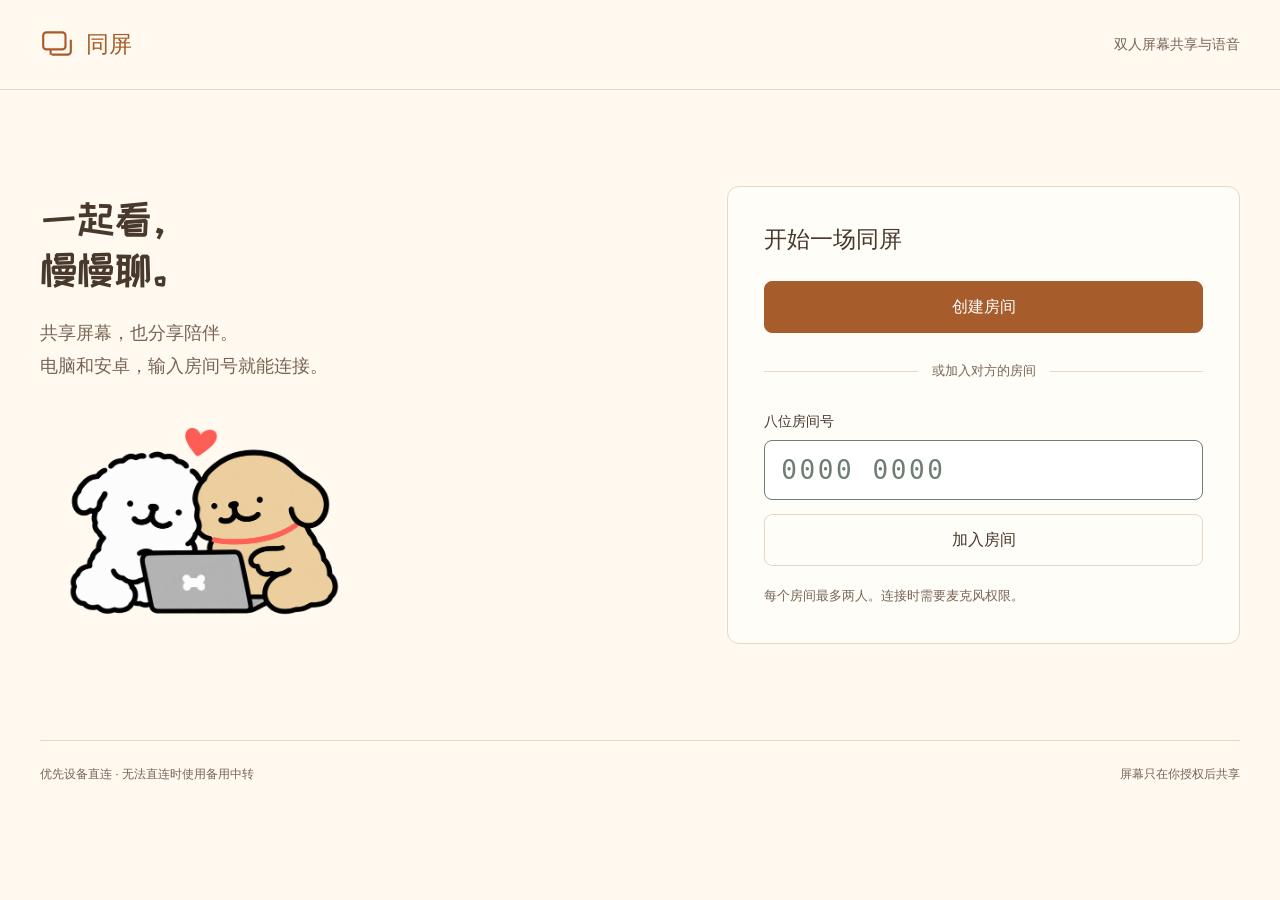
==== web/index.html @ f3f1e5de "Initial release: Screen Companion v0.3.0" ====
<!doctype html>
<html lang="zh-CN">
<head><meta charset="utf-8"><meta name="viewport" content="width=device-width,initial-scale=1"><meta name="theme-color" content="#fff9f0"><title>同屏 · 屏幕共享与语音</title><link rel="stylesheet" href="style.css"></head>
<body>
<header><a class="brand" href="./" aria-label="同屏首页"><svg viewBox="0 0 32 32" aria-hidden="true"><rect x="3" y="5" width="21" height="16" rx="3"/><path d="M11 26h15a3 3 0 0 0 3-3V12M10 21v5"/></svg>同屏</a><span id="status" role="status">双人屏幕共享与语音</span></header>
<main>
<div id="message" role="alert" hidden></div>
<section id="home" class="home">
<div class="intro"><h1>一起看，<br>慢慢聊。</h1><p>共享屏幕，也分享陪伴。<br>电脑和安卓，输入房间号就能连接。</p><img class="home-puppies" src="assets/puppies-home.png" alt="小白和小金毛靠在一起看电脑"></div>
<div class="entry"><h2>开始一场同屏</h2><button id="create" class="primary">创建房间</button><div class="separator">或加入对方的房间</div><form id="join-form"><label for="room-input">八位房间号</label><input id="room-input" name="room" inputmode="numeric" autocomplete="off" maxlength="9" placeholder="0000 0000" pattern="[0-9 ]{8,9}" required aria-describedby="join-hint"><button id="join" type="submit">加入房间</button></form><p id="join-hint" class="hint">每个房间最多两人。连接时需要麦克风权限。</p></div>
</section>
<section id="call" hidden>
<div class="room-bar"><div><span class="hint">房间号</span><strong id="room-code"></strong><button id="copy" class="quiet">复制房间号</button></div><span id="network">等待连接</span></div>
<div id="stage" class="stage"><video id="screen" autoplay playsinline muted hidden></video><div id="empty"><img class="waiting-puppies" src="assets/puppies-wait.png" alt="小白牵着小金毛，招呼对方一起同屏"><h2 id="stage-title">等待对方加入</h2><p id="stage-description">把上方房间号告诉对方，即可开始语音。</p></div><div id="screen-label" hidden></div><button id="fullscreen" class="overlay" hidden>全屏查看</button></div>
<audio id="remote-audio" autoplay></audio><button id="play-audio" hidden>点击播放对方声音</button>
<div class="controls"><div class="control-group"><button id="share" class="primary" disabled>共享我的屏幕</button><button id="mute" aria-pressed="false">关闭麦克风</button></div><div class="control-group"><label for="quality">画质</label><select id="quality"><option value="auto">均衡 · 1080p / 30 帧</option><option value="clear">文字 · 1440p / 24 帧</option><option value="smooth">动态 · 1080p / 60 帧</option><option value="uhd">4K · 2160p / 30 帧</option><option value="custom" disabled>自定义</option></select><button id="hangup" class="danger">结束通话</button></div></div>
<details id="quality-details"><summary>精确调整画质</summary>
<form id="quality-form">
<p class="hint">调整自己共享的画面；分辨率、帧率、码率独立设置。按比例适配竖屏，不拉伸或放大低分辨率源。</p>
<div class="quality-fields">
<div><label for="resolution">分辨率快捷选择</label><select id="resolution"><option value="1280,720">720p</option><option value="1920,1080" selected>1080p</option><option value="2560,1440">1440p</option><option value="3840,2160">4K / 2160p</option><option value="custom">自定义尺寸</option></select></div>
<div><label for="long-edge">长边上限（像素）</label><input id="long-edge" type="number" min="320" max="3840" step="2" value="1920" required></div>
<div><label for="short-edge">短边上限（像素）</label><input id="short-edge" type="number" min="180" max="2160" step="2" value="1080" required></div>
<div><label for="fps">目标帧率（1–60 FPS）</label><input id="fps" type="number" min="1" max="60" step="1" list="fps-options" value="30" required><datalist id="fps-options"><option value="15"><option value="24"><option value="30"><option value="60"></datalist></div>
<div><label for="bitrate">码率上限（0.5–80 Mbps）</label><input id="bitrate" type="number" min="0.5" max="80" step="0.1" value="8" required></div>
<div><label for="priority">资源不足时</label><select id="priority"><option value="balanced">自动平衡</option><option value="maintain-resolution">清晰优先 · 允许降帧</option><option value="maintain-framerate">帧率优先 · 允许降清晰度</option></select></div>
</div><button id="apply-quality" type="submit">应用画质</button><p id="quality-result" role="status"></p>
</form></details>
<p id="quality-target" class="hint"></p><p id="media-stats" class="hint"></p><p id="quality-note" class="hint"></p>
<p class="hint">参数为目标上限，实际能力取决于共享源、编码器和网络。4K / 60 FPS 不保证同时达到；静止画面可能降低发送帧率。无法完全关闭 WebRTC 拥塞控制。</p>
<p id="share-hint" class="hint">共享声音：优先使用 Chrome / Edge，选择标签页并勾选“同时分享音频”。其他共享方式取决于浏览器和系统。</p>
</section>
<footer><span>优先设备直连 · 无法直连时使用备用中转</span><span>屏幕只在你授权后共享</span></footer>
</main><script type="module" src="app.js"></script>
</body></html>
---- web/style.css ----
@font-face{font-family:"Tongping Title";src:url("assets/title.ttf") format("truetype");font-display:swap;font-weight:400}
:root{font-family:-apple-system,BlinkMacSystemFont,"Segoe UI","PingFang SC","Microsoft YaHei",sans-serif;color:#49392d;background:#fff9f0;font-synthesis:none;line-height:1.6;--green:#a65c2b;--muted:#786453;--line:#e6d7c6}*{box-sizing:border-box}body{margin:0}::selection{background:#f1dcc6;color:#624327}header{max-width:1280px;margin:auto;padding:26px 40px;display:flex;align-items:center;justify-content:space-between;border-bottom:1px solid var(--line);gap:20px}.brand{display:flex;align-items:center;gap:12px;font-size:23px;font-weight:700;color:var(--green);text-decoration:none}.brand svg{width:34px;height:34px;fill:none;stroke:currentColor;stroke-width:2}#status{color:var(--muted);font-size:14px}main{max-width:1280px;margin:auto;padding:0 40px}button,input,select{font:inherit}button,select{min-height:46px;border:1px solid var(--line);border-radius:8px;background:transparent;color:inherit;padding:10px 19px}button{cursor:pointer;font-weight:600;transition:background .16s ease-out}button:hover{background:#f0e6d9}button.primary{background:var(--green);color:white;border-color:var(--green)}button.primary:hover{background:#86491f}button:disabled{cursor:not-allowed;opacity:.5}button.danger{color:#9d2929;border-color:#dcb7b2}button.danger:hover{background:#f9e9e6}:focus-visible{outline:3px solid #a65c2b;outline-offset:4px}input{width:100%;height:60px;border:1px solid #6d7d72;border-radius:8px;padding:12px 16px;background:#fff;caret-color:var(--green);font-family:ui-monospace,monospace;font-size:26px;letter-spacing:.1em}input::placeholder{color:#6d7d72;opacity:1}label{display:block;font-weight:600;font-size:14px;margin-bottom:8px}.home{display:grid;grid-template-columns:1.2fr 1fr;gap:90px;padding:72px 0 68px;align-items:center}h1{font-size:clamp(32px,3.2vw,46px);line-height:1.25;letter-spacing:-.025em;margin:0 0 22px;text-wrap:balance}h2{font-size:23px;line-height:1.4;margin:0 0 26px}.intro>p{color:var(--muted);font-size:18px;margin:0;line-height:1.85}.steps{margin-top:38px}.steps p{margin:0 0 16px;display:flex;flex-direction:column}.steps strong{font-size:15px}.steps span{color:var(--muted);font-size:14px}.entry{padding:36px;background:#fff;border:1px solid var(--line);border-radius:12px}.entry button{width:100%;min-height:52px}.separator{display:flex;align-items:center;gap:14px;margin:28px 0;color:var(--muted);font-size:13px}.separator:before,.separator:after{content:"";height:1px;flex:1;background:var(--line)}#join{margin-top:14px}.hint{font-size:13px;color:var(--muted)}.entry .hint{margin:20px 0 0}footer{border-top:1px solid var(--line);padding:24px 0;display:flex;justify-content:space-between;gap:16px;font-size:12px;color:var(--muted)}#message{margin-top:22px;padding:14px 18px;background:#f9e9e6;color:#772323;border-radius:8px;overflow-wrap:anywhere}#call{padding-top:24px}.room-bar{display:flex;align-items:center;justify-content:space-between;margin-bottom:20px;gap:20px}.room-bar>div{display:flex;align-items:center;gap:16px}#room-code{font:600 28px ui-monospace,monospace;white-space:nowrap}button.quiet{border:0;font-size:13px;padding:8px 12px}#network{color:var(--muted);font-size:13px}.stage{height:clamp(280px,52vh,680px);background:#f0e6d9;border-radius:12px;position:relative;display:flex;align-items:center;justify-content:center;overflow:hidden}.stage:has(video:not([hidden])){background:#101612}#empty{text-align:center;padding:32px}#empty svg{width:64px;height:64px;fill:none;stroke:#a65c2b;stroke-width:2;margin-bottom:18px}#empty h2{margin:0 0 10px}#empty p{color:var(--muted);margin:0;max-width:55ch}video{height:100%;width:100%;object-fit:contain}#screen-label{position:absolute;top:16px;left:16px;background:#624327;color:white;padding:6px 12px;border-radius:6px;font-size:13px}.overlay{position:absolute;bottom:16px;right:16px;background:#49392d;color:#fff;border-color:#6d7d72}.overlay:hover{background:#39493e}.stage:fullscreen{height:100%;width:100%;border-radius:0}.controls{display:flex;justify-content:space-between;gap:20px;flex-wrap:wrap;padding-top:22px}.control-group{display:flex;align-items:center;gap:12px}.control-group label{margin:0;white-space:nowrap}.controls select{font-size:14px;max-width:240px}#share-hint{margin:18px 0 28px}#play-audio{margin-top:12px}[hidden]{display:none!important}@media(max-width:900px){header{padding:20px 24px}main{padding:0 24px}.home{gap:35px;padding:48px 0}.entry{padding:26px}.room-bar{align-items:flex-start;flex-direction:column}.controls{flex-direction:column}.control-group{flex-wrap:wrap}}@media(max-width:640px){.home{grid-template-columns:1fr;gap:32px}.steps{display:none}header{align-items:flex-start}#status{max-width:140px;text-align:right}.room-bar>div{flex-wrap:wrap;gap:10px}footer{flex-direction:column}.stage{height:45vh}.control-group{gap:8px}}@media(prefers-reduced-motion:reduce){button{transition:none}}

.home{padding:48px 0;gap:72px;min-height:650px}.intro{align-self:center}.home-puppies{display:block;width:350px;max-width:100%;height:235px;object-fit:contain;object-position:left center;margin-top:18px}.entry{background:#fffdf8}.waiting-puppies{display:block;width:230px;height:165px;object-fit:contain;margin:0 auto 18px}.in-call{background:#1d2331;color:#f7f0df;--green:#f2d28d;--muted:#b6c0cf;--line:#394355}.in-call .brand{color:#f7f0df}.in-call button,.in-call select{background:#293345}.in-call button:hover{background:#394355}.in-call button.primary{background:#f2d28d;color:#30291c;border-color:#f2d28d}.in-call button.primary:hover{background:#ffe3a9}.in-call .stage{background:#10151f}.in-call button.danger{background:#492c32;color:#ffb4ab;border-color:#69424b}.in-call #screen-label{background:#293345;color:#f7f0df}.in-call :focus-visible{outline-color:#f2d28d}.in-call ::selection{background:#f2d28d;color:#30291c}.in-call #message{background:#492c32;color:#ffb4ab}#screen{background:#10151f}html{scrollbar-color:#9b8c7b #fff9f0}a{text-underline-offset:3px}@media(max-width:900px){.home{gap:32px;min-height:580px}.home-puppies{width:290px;height:210px}}@media(max-width:640px){.home{padding:32px 0}.home-puppies{height:170px}.waiting-puppies{height:120px}.entry{padding:24px}.intro br{display:none}}

h1{font-family:"Tongping Title","PingFang SC",sans-serif;font-weight:400}

#quality-details{margin-top:20px;border-top:1px solid var(--line);padding-top:16px}summary{cursor:pointer;font-weight:600;min-height:44px;display:list-item}summary:focus-visible{outline:3px solid #f2d28d;outline-offset:4px}.quality-fields{display:grid;grid-template-columns:repeat(3,minmax(0,1fr));gap:16px;margin:16px 0}.quality-fields input{font:inherit;letter-spacing:normal;height:48px;background:#293345;color:#f7f0df;border-color:#8d9aaf}.quality-fields select{width:100%;min-width:0}#quality-result{color:#f2d28d}#media-stats{font-variant-numeric:tabular-nums;white-space:pre-line;color:#f7f0df}#quality-target,#quality-note{overflow-wrap:anywhere}@media(max-width:900px){.quality-fields{grid-template-columns:repeat(2,minmax(0,1fr))}}@media(max-width:640px){.quality-fields{grid-template-columns:1fr}}
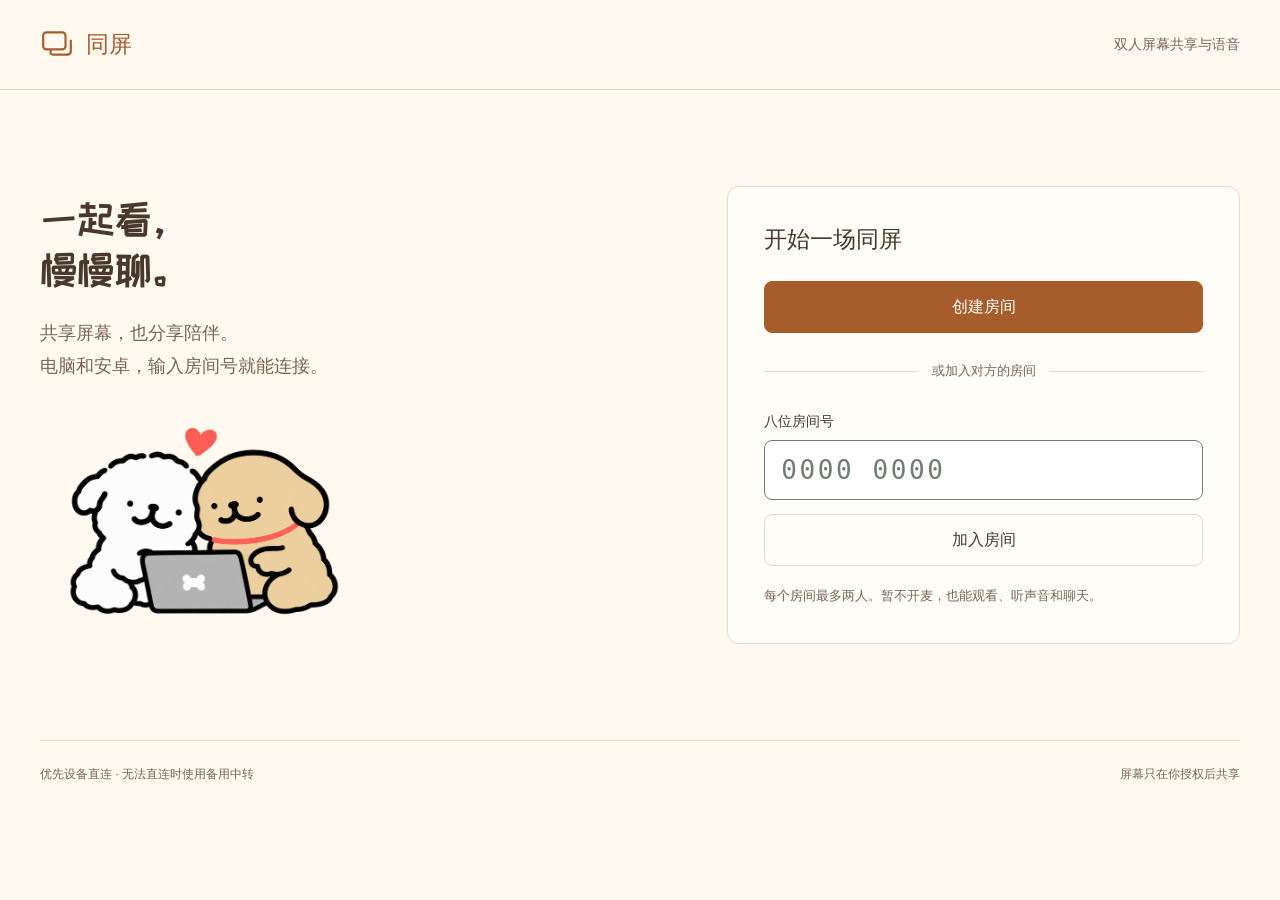
==== commit 777ffeb6: "Improve call viewing, audio recovery, chat and invitations for 0.5.0" ====
--- a/web/index.html
+++ b/web/index.html
@@ -7,14 +7,25 @@
 <div id="message" role="alert" hidden></div>
 <section id="home" class="home">
 <div class="intro"><h1>一起看，<br>慢慢聊。</h1><p>共享屏幕，也分享陪伴。<br>电脑和安卓，输入房间号就能连接。</p><img class="home-puppies" src="assets/puppies-home.png" alt="小白和小金毛靠在一起看电脑"></div>
-<div class="entry"><h2>开始一场同屏</h2><button id="create" class="primary">创建房间</button><div class="separator">或加入对方的房间</div><form id="join-form"><label for="room-input">八位房间号</label><input id="room-input" name="room" inputmode="numeric" autocomplete="off" maxlength="9" placeholder="0000 0000" pattern="[0-9 ]{8,9}" required aria-describedby="join-hint"><button id="join" type="submit">加入房间</button></form><p id="join-hint" class="hint">每个房间最多两人。连接时需要麦克风权限。</p></div>
+<div class="entry"><h2>开始一场同屏</h2><button id="create" class="primary">创建房间</button><div class="separator">或加入对方的房间</div><form id="join-form"><label for="room-input">八位房间号</label><input id="room-input" name="room" inputmode="numeric" autocomplete="off" maxlength="9" placeholder="0000 0000" pattern="[0-9 ]{8,9}" required aria-describedby="join-hint"><button id="join" type="submit">加入房间</button></form><p id="join-hint" class="hint">每个房间最多两人。暂不开麦，也能观看、听声音和聊天。</p></div>
 </section>
 <section id="call" hidden>
-<div class="room-bar"><div><span class="hint">房间号</span><strong id="room-code"></strong><button id="copy" class="quiet">复制房间号</button></div><span id="network">等待连接</span></div>
-<div id="stage" class="stage"><video id="screen" autoplay playsinline muted hidden></video><div id="empty"><img class="waiting-puppies" src="assets/puppies-wait.png" alt="小白牵着小金毛，招呼对方一起同屏"><h2 id="stage-title">等待对方加入</h2><p id="stage-description">把上方房间号告诉对方，即可开始语音。</p></div><div id="screen-label" hidden></div><button id="fullscreen" class="overlay" hidden>全屏查看</button></div>
-<audio id="remote-audio" autoplay></audio><button id="play-audio" hidden>点击播放对方声音</button>
-<div class="controls"><div class="control-group"><button id="share" class="primary" disabled>共享我的屏幕</button><button id="mute" aria-pressed="false">关闭麦克风</button></div><div class="control-group"><label for="quality">画质</label><select id="quality"><option value="auto">均衡 · 1080p / 30 帧</option><option value="clear">文字 · 1440p / 24 帧</option><option value="smooth">动态 · 1080p / 60 帧</option><option value="uhd">4K · 2160p / 30 帧</option><option value="custom" disabled>自定义</option></select><button id="hangup" class="danger">结束通话</button></div></div>
-<details id="quality-details"><summary>精确调整画质</summary>
+<div class="room-bar"><div><span class="hint">房间</span><strong id="room-code"></strong><button id="copy" class="quiet">复制房间号</button><button id="invite" class="quiet">复制邀请链接</button></div><span id="network">等待连接</span></div>
+<div class="call-workspace">
+<div id="stage" class="stage" tabindex="0" aria-label="共享画面">
+<video id="screen" autoplay playsinline muted hidden></video><div id="empty"><img class="waiting-puppies" src="assets/puppies-wait.png" alt="小白牵着小金毛，招呼对方一起同屏"><h2 id="stage-title">等待对方加入</h2><p id="stage-description">把上方房间号告诉对方，即可开始通话。</p></div>
+<div id="screen-label" hidden></div><p id="screen-status" role="status" hidden></p>
+<div class="stage-actions"><button id="fullscreen" hidden>全屏查看</button><button id="pip" hidden>小窗观看</button></div>
+<div id="cameras" class="camera-grid" hidden><figure id="remote-camera-frame" hidden><video id="remote-camera" autoplay playsinline muted></video><figcaption>对方</figcaption></figure><figure id="local-camera-frame" hidden><video id="local-camera" autoplay playsinline muted></video><figcaption>你 · 本地预览</figcaption></figure></div>
+</div>
+<aside id="chat-panel" class="chat-panel" aria-label="房间聊天" hidden><div class="panel-heading"><h2>房间聊天</h2><button id="close-chat" class="quiet">收起</button></div><p class="hint">仅保留本次通话最近 200 条消息。</p><div id="chat-log" role="log" aria-label="聊天消息" aria-live="polite"><p class="hint">连接后，发一句问候吧。</p></div><button id="new-messages" class="quiet" hidden>有新消息 · 回到底部</button>
+<form id="chat-form"><label for="chat-input">消息</label><div class="chat-compose"><textarea id="chat-input" rows="2" maxlength="2000" placeholder="输入消息，最多 2000 字符"></textarea><button id="chat-send" type="submit" disabled>发送</button></div><p id="chat-status" role="status" class="hint">正在连接文字通道…</p></form></aside>
+</div>
+<audio id="remote-audio"  autoplay></audio><button id="play-audio" hidden>点击播放对方声音</button>
+<div class="controls"><div class="control-group"><button id="share" class="primary" disabled>共享我的屏幕</button><button id="mute" aria-pressed="true">开启麦克风</button><button id="camera" aria-pressed="false" disabled>开启摄像头</button><button id="chat-toggle" aria-expanded="false" aria-controls="chat-panel">聊天</button></div><div class="control-group"><button id="settings-toggle" aria-expanded="false" aria-controls="quality-details">画质与声音</button><button id="hangup" class="danger">结束通话</button></div></div>
+<p id="mic-status" class="hint" role="status" hidden></p>
+<details id="quality-details"><summary>画质、声音与连接详情</summary>
+<div class="control-group"><label for="quality">画质预设</label><select id="quality"><option value="auto">均衡 · 1080p / 30 帧</option><option value="clear">文字 · 1440p / 24 帧</option><option value="smooth">动态 · 1080p / 60 帧</option><option value="uhd">4K · 2160p / 30 帧</option><option value="uhd60">4K · 2160p / 60 帧</option><option value="custom" disabled>自定义</option></select><button id="system-mute" aria-pressed="false" hidden>关闭共享声音</button><button id="camera-preview" aria-pressed="false" hidden>收起摄像头画面</button></div>
 <form id="quality-form">
 <p class="hint">调整自己共享的画面；分辨率、帧率、码率独立设置。按比例适配竖屏，不拉伸或放大低分辨率源。</p>
 <div class="quality-fields">
@@ -25,10 +36,11 @@
 <div><label for="bitrate">码率上限（0.5–80 Mbps）</label><input id="bitrate" type="number" min="0.5" max="80" step="0.1" value="8" required></div>
 <div><label for="priority">资源不足时</label><select id="priority"><option value="balanced">自动平衡</option><option value="maintain-resolution">清晰优先 · 允许降帧</option><option value="maintain-framerate">帧率优先 · 允许降清晰度</option></select></div>
 </div><button id="apply-quality" type="submit">应用画质</button><p id="quality-result" role="status"></p>
-</form></details>
+</form>
 <p id="quality-target" class="hint"></p><p id="media-stats" class="hint"></p><p id="quality-note" class="hint"></p>
 <p class="hint">参数为目标上限，实际能力取决于共享源、编码器和网络。4K / 60 FPS 不保证同时达到；静止画面可能降低发送帧率。无法完全关闭 WebRTC 拥塞控制。</p>
 <p id="share-hint" class="hint">共享声音：优先使用 Chrome / Edge，选择标签页并勾选“同时分享音频”。其他共享方式取决于浏览器和系统。</p>
+</details>
 </section>
 <footer><span>优先设备直连 · 无法直连时使用备用中转</span><span>屏幕只在你授权后共享</span></footer>
 </main><script type="module" src="app.js"></script>
--- a/web/style.css
+++ b/web/style.css
@@ -6,3 +6,51 @@
 h1{font-family:"Tongping Title","PingFang SC",sans-serif;font-weight:400}
 
 #quality-details{margin-top:20px;border-top:1px solid var(--line);padding-top:16px}summary{cursor:pointer;font-weight:600;min-height:44px;display:list-item}summary:focus-visible{outline:3px solid #f2d28d;outline-offset:4px}.quality-fields{display:grid;grid-template-columns:repeat(3,minmax(0,1fr));gap:16px;margin:16px 0}.quality-fields input{font:inherit;letter-spacing:normal;height:48px;background:#293345;color:#f7f0df;border-color:#8d9aaf}.quality-fields select{width:100%;min-width:0}#quality-result{color:#f2d28d}#media-stats{font-variant-numeric:tabular-nums;white-space:pre-line;color:#f7f0df}#quality-target,#quality-note{overflow-wrap:anywhere}@media(max-width:900px){.quality-fields{grid-template-columns:repeat(2,minmax(0,1fr))}}@media(max-width:640px){.quality-fields{grid-template-columns:1fr}}
+
+/* A single media stage; tools occupy space only when requested. */
+.in-call header{max-width:1600px;padding:12px 28px}
+.in-call main{max-width:1600px;padding:0 28px}
+.in-call footer{padding:16px 0}
+#call{padding-top:12px}
+.room-bar{margin-bottom:12px;gap:12px;min-height:46px}
+.room-bar>div{gap:12px;flex-wrap:wrap}
+#room-code{font-size:20px}
+.call-workspace{display:flex;align-items:stretch;gap:20px}
+.stage{flex:1;min-width:0;height:clamp(320px,calc(100dvh - 250px),1000px)}
+.stage-actions{position:absolute;bottom:16px;right:16px;display:flex;gap:8px}
+#screen-label,#screen-status,.stage-actions button{background:#293345;color:#f7f0df}
+#screen-status{position:absolute;left:16px;bottom:16px;max-width:calc(100% - 32px);margin:0;padding:8px 14px;border-radius:8px;font-size:14px;pointer-events:none}
+.stage:has(#screen-status:not([hidden])) .stage-actions{bottom:70px}
+.stage.controls-hidden .stage-actions,.stage.controls-hidden #screen-label{opacity:0;pointer-events:none}
+.stage:focus-within .stage-actions{opacity:1;pointer-events:auto}
+.controls{padding:14px 0;gap:12px;position:sticky;bottom:0;background:#1d2331;z-index:2}
+.control-group{gap:8px;flex-wrap:wrap}
+.controls button{padding-inline:14px}
+#quality-details:not([open]){display:none}
+#quality-details{margin:0 0 16px;padding-top:12px}
+#quality-details summary{margin-bottom:12px}
+#mic-status{margin:0 0 12px;max-width:80ch}
+.camera-grid{position:absolute;right:16px;top:16px;display:flex;gap:8px;max-width:48%}
+.camera-grid figure{margin:0;min-width:0;width:160px;background:#10151f;border:1px solid #394355;border-radius:8px;overflow:hidden}
+.camera-grid video{height:96px;object-fit:contain;display:block}
+.camera-grid figcaption{padding:4px 8px;font-size:12px;color:#b6c0cf}
+#local-camera{transform:scaleX(-1)}
+.camera-only .camera-grid{position:static;max-width:100%;width:100%;height:100%;padding:24px;align-items:center;justify-content:center}
+.camera-only .camera-grid figure{width:50%;border:0}
+.camera-only .camera-grid video{height:auto;max-height:calc(100dvh - 350px);min-height:160px}
+.chat-panel{width:330px;flex:none;min-width:0;display:flex;flex-direction:column;max-height:clamp(320px,calc(100dvh - 250px),1000px)}
+.panel-heading{display:flex;align-items:center;justify-content:space-between;gap:12px}
+.panel-heading h2{font-size:18px;margin:0}
+.chat-panel>.hint{margin:4px 0 12px}
+#chat-log{flex:1;min-height:100px;overflow:auto;overflow-anchor:none;border-block:1px solid #394355;margin-bottom:12px;overflow-wrap:anywhere;overscroll-behavior:contain}
+.chat-message{margin:10px 0;white-space:pre-wrap;font-size:14px}
+.chat-message strong{display:block;font-size:12px;color:#b6c0cf}
+.chat-message.mine strong{color:#f2d28d}
+.chat-compose{display:flex;gap:8px;align-items:stretch}
+#chat-input{flex:1;min-width:0;background:#10151f;color:#f7f0df;border:1px solid #8d9aaf;border-radius:8px;padding:10px;font:inherit;resize:vertical;max-height:180px}
+#chat-input:focus-visible{outline:3px solid #f2d28d;outline-offset:3px}
+#chat-status{margin:8px 0 0}
+#new-messages{color:#f2d28d;margin-bottom:8px}
+@media(max-width:1050px){.chat-panel{width:290px}.controls{justify-content:flex-start}.controls button{padding-inline:12px}.camera-grid figure{width:120px}.camera-grid video{height:72px}}
+@media(max-width:900px){.room-bar{flex-direction:row;align-items:center;flex-wrap:wrap}.controls{flex-direction:row}.in-call main{padding-inline:16px}.in-call header{padding-inline:16px}}
+@media(max-width:700px){.call-workspace{flex-direction:column}.chat-panel{width:100%;height:380px;max-height:none}.room-bar>div{gap:6px}.stage{flex:none}.camera-grid{max-width:60%}.controls{position:static}.stage-actions{right:8px}.stage-actions button{padding-inline:10px}}
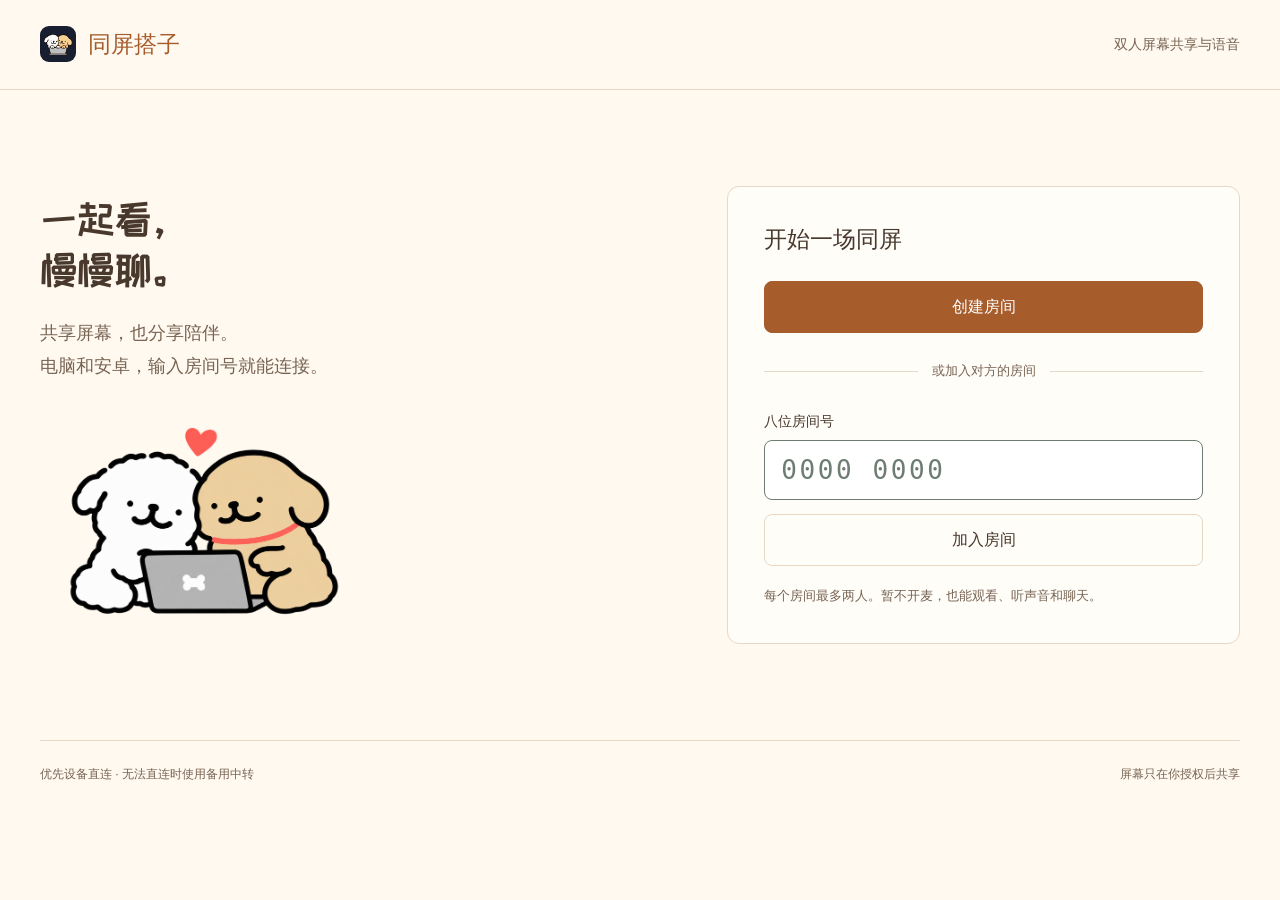
==== commit 0bf12017: "fix: preserve Android screen clarity and fullscreen orientation; refresh app branding" ====
--- a/web/index.html
+++ b/web/index.html
@@ -1,8 +1,8 @@
 <!doctype html>
 <html lang="zh-CN">
-<head><meta charset="utf-8"><meta name="viewport" content="width=device-width,initial-scale=1"><meta name="theme-color" content="#fff9f0"><title>同屏 · 屏幕共享与语音</title><link rel="stylesheet" href="style.css"></head>
+<head><meta charset="utf-8"><meta name="viewport" content="width=device-width,initial-scale=1"><meta name="theme-color" content="#fff9f0"><title>同屏搭子 · 共享屏幕、视频与聊天</title><link rel="icon" type="image/png" href="assets/favicon.png"><link rel="apple-touch-icon" href="assets/app-icon.png"><link rel="stylesheet" href="style.css"></head>
 <body>
-<header><a class="brand" href="./" aria-label="同屏首页"><svg viewBox="0 0 32 32" aria-hidden="true"><rect x="3" y="5" width="21" height="16" rx="3"/><path d="M11 26h15a3 3 0 0 0 3-3V12M10 21v5"/></svg>同屏</a><span id="status" role="status">双人屏幕共享与语音</span></header>
+<header><a class="brand" href="./" aria-label="同屏搭子首页"><img src="assets/app-icon.png" alt="" width="36" height="36">同屏搭子</a><span id="status" role="status">双人屏幕共享与语音</span></header>
 <main>
 <div id="message" role="alert" hidden></div>
 <section id="home" class="home">
--- a/web/style.css
+++ b/web/style.css
@@ -1,5 +1,5 @@
 @font-face{font-family:"Tongping Title";src:url("assets/title.ttf") format("truetype");font-display:swap;font-weight:400}
-:root{font-family:-apple-system,BlinkMacSystemFont,"Segoe UI","PingFang SC","Microsoft YaHei",sans-serif;color:#49392d;background:#fff9f0;font-synthesis:none;line-height:1.6;--green:#a65c2b;--muted:#786453;--line:#e6d7c6}*{box-sizing:border-box}body{margin:0}::selection{background:#f1dcc6;color:#624327}header{max-width:1280px;margin:auto;padding:26px 40px;display:flex;align-items:center;justify-content:space-between;border-bottom:1px solid var(--line);gap:20px}.brand{display:flex;align-items:center;gap:12px;font-size:23px;font-weight:700;color:var(--green);text-decoration:none}.brand svg{width:34px;height:34px;fill:none;stroke:currentColor;stroke-width:2}#status{color:var(--muted);font-size:14px}main{max-width:1280px;margin:auto;padding:0 40px}button,input,select{font:inherit}button,select{min-height:46px;border:1px solid var(--line);border-radius:8px;background:transparent;color:inherit;padding:10px 19px}button{cursor:pointer;font-weight:600;transition:background .16s ease-out}button:hover{background:#f0e6d9}button.primary{background:var(--green);color:white;border-color:var(--green)}button.primary:hover{background:#86491f}button:disabled{cursor:not-allowed;opacity:.5}button.danger{color:#9d2929;border-color:#dcb7b2}button.danger:hover{background:#f9e9e6}:focus-visible{outline:3px solid #a65c2b;outline-offset:4px}input{width:100%;height:60px;border:1px solid #6d7d72;border-radius:8px;padding:12px 16px;background:#fff;caret-color:var(--green);font-family:ui-monospace,monospace;font-size:26px;letter-spacing:.1em}input::placeholder{color:#6d7d72;opacity:1}label{display:block;font-weight:600;font-size:14px;margin-bottom:8px}.home{display:grid;grid-template-columns:1.2fr 1fr;gap:90px;padding:72px 0 68px;align-items:center}h1{font-size:clamp(32px,3.2vw,46px);line-height:1.25;letter-spacing:-.025em;margin:0 0 22px;text-wrap:balance}h2{font-size:23px;line-height:1.4;margin:0 0 26px}.intro>p{color:var(--muted);font-size:18px;margin:0;line-height:1.85}.steps{margin-top:38px}.steps p{margin:0 0 16px;display:flex;flex-direction:column}.steps strong{font-size:15px}.steps span{color:var(--muted);font-size:14px}.entry{padding:36px;background:#fff;border:1px solid var(--line);border-radius:12px}.entry button{width:100%;min-height:52px}.separator{display:flex;align-items:center;gap:14px;margin:28px 0;color:var(--muted);font-size:13px}.separator:before,.separator:after{content:"";height:1px;flex:1;background:var(--line)}#join{margin-top:14px}.hint{font-size:13px;color:var(--muted)}.entry .hint{margin:20px 0 0}footer{border-top:1px solid var(--line);padding:24px 0;display:flex;justify-content:space-between;gap:16px;font-size:12px;color:var(--muted)}#message{margin-top:22px;padding:14px 18px;background:#f9e9e6;color:#772323;border-radius:8px;overflow-wrap:anywhere}#call{padding-top:24px}.room-bar{display:flex;align-items:center;justify-content:space-between;margin-bottom:20px;gap:20px}.room-bar>div{display:flex;align-items:center;gap:16px}#room-code{font:600 28px ui-monospace,monospace;white-space:nowrap}button.quiet{border:0;font-size:13px;padding:8px 12px}#network{color:var(--muted);font-size:13px}.stage{height:clamp(280px,52vh,680px);background:#f0e6d9;border-radius:12px;position:relative;display:flex;align-items:center;justify-content:center;overflow:hidden}.stage:has(video:not([hidden])){background:#101612}#empty{text-align:center;padding:32px}#empty svg{width:64px;height:64px;fill:none;stroke:#a65c2b;stroke-width:2;margin-bottom:18px}#empty h2{margin:0 0 10px}#empty p{color:var(--muted);margin:0;max-width:55ch}video{height:100%;width:100%;object-fit:contain}#screen-label{position:absolute;top:16px;left:16px;background:#624327;color:white;padding:6px 12px;border-radius:6px;font-size:13px}.overlay{position:absolute;bottom:16px;right:16px;background:#49392d;color:#fff;border-color:#6d7d72}.overlay:hover{background:#39493e}.stage:fullscreen{height:100%;width:100%;border-radius:0}.controls{display:flex;justify-content:space-between;gap:20px;flex-wrap:wrap;padding-top:22px}.control-group{display:flex;align-items:center;gap:12px}.control-group label{margin:0;white-space:nowrap}.controls select{font-size:14px;max-width:240px}#share-hint{margin:18px 0 28px}#play-audio{margin-top:12px}[hidden]{display:none!important}@media(max-width:900px){header{padding:20px 24px}main{padding:0 24px}.home{gap:35px;padding:48px 0}.entry{padding:26px}.room-bar{align-items:flex-start;flex-direction:column}.controls{flex-direction:column}.control-group{flex-wrap:wrap}}@media(max-width:640px){.home{grid-template-columns:1fr;gap:32px}.steps{display:none}header{align-items:flex-start}#status{max-width:140px;text-align:right}.room-bar>div{flex-wrap:wrap;gap:10px}footer{flex-direction:column}.stage{height:45vh}.control-group{gap:8px}}@media(prefers-reduced-motion:reduce){button{transition:none}}
+:root{font-family:-apple-system,BlinkMacSystemFont,"Segoe UI","PingFang SC","Microsoft YaHei",sans-serif;color:#49392d;background:#fff9f0;font-synthesis:none;line-height:1.6;--green:#a65c2b;--muted:#786453;--line:#e6d7c6}*{box-sizing:border-box}body{margin:0}::selection{background:#f1dcc6;color:#624327}header{max-width:1280px;margin:auto;padding:26px 40px;display:flex;align-items:center;justify-content:space-between;border-bottom:1px solid var(--line);gap:20px}.brand{display:flex;align-items:center;gap:12px;font-size:23px;font-weight:700;color:var(--green);text-decoration:none}.brand img{width:36px;height:36px;border-radius:9px;display:block;flex:none}#status{color:var(--muted);font-size:14px}main{max-width:1280px;margin:auto;padding:0 40px}button,input,select{font:inherit}button,select{min-height:46px;border:1px solid var(--line);border-radius:8px;background:transparent;color:inherit;padding:10px 19px}button{cursor:pointer;font-weight:600;transition:background .16s ease-out}button:hover{background:#f0e6d9}button.primary{background:var(--green);color:white;border-color:var(--green)}button.primary:hover{background:#86491f}button:disabled{cursor:not-allowed;opacity:.5}button.danger{color:#9d2929;border-color:#dcb7b2}button.danger:hover{background:#f9e9e6}:focus-visible{outline:3px solid #a65c2b;outline-offset:4px}input{width:100%;height:60px;border:1px solid #6d7d72;border-radius:8px;padding:12px 16px;background:#fff;caret-color:var(--green);font-family:ui-monospace,monospace;font-size:26px;letter-spacing:.1em}input::placeholder{color:#6d7d72;opacity:1}label{display:block;font-weight:600;font-size:14px;margin-bottom:8px}.home{display:grid;grid-template-columns:1.2fr 1fr;gap:90px;padding:72px 0 68px;align-items:center}h1{font-size:clamp(32px,3.2vw,46px);line-height:1.25;letter-spacing:-.025em;margin:0 0 22px;text-wrap:balance}h2{font-size:23px;line-height:1.4;margin:0 0 26px}.intro>p{color:var(--muted);font-size:18px;margin:0;line-height:1.85}.steps{margin-top:38px}.steps p{margin:0 0 16px;display:flex;flex-direction:column}.steps strong{font-size:15px}.steps span{color:var(--muted);font-size:14px}.entry{padding:36px;background:#fff;border:1px solid var(--line);border-radius:12px}.entry button{width:100%;min-height:52px}.separator{display:flex;align-items:center;gap:14px;margin:28px 0;color:var(--muted);font-size:13px}.separator:before,.separator:after{content:"";height:1px;flex:1;background:var(--line)}#join{margin-top:14px}.hint{font-size:13px;color:var(--muted)}.entry .hint{margin:20px 0 0}footer{border-top:1px solid var(--line);padding:24px 0;display:flex;justify-content:space-between;gap:16px;font-size:12px;color:var(--muted)}#message{margin-top:22px;padding:14px 18px;background:#f9e9e6;color:#772323;border-radius:8px;overflow-wrap:anywhere}#call{padding-top:24px}.room-bar{display:flex;align-items:center;justify-content:space-between;margin-bottom:20px;gap:20px}.room-bar>div{display:flex;align-items:center;gap:16px}#room-code{font:600 28px ui-monospace,monospace;white-space:nowrap}button.quiet{border:0;font-size:13px;padding:8px 12px}#network{color:var(--muted);font-size:13px}.stage{height:clamp(280px,52vh,680px);background:#f0e6d9;border-radius:12px;position:relative;display:flex;align-items:center;justify-content:center;overflow:hidden}.stage:has(video:not([hidden])){background:#101612}#empty{text-align:center;padding:32px}#empty svg{width:64px;height:64px;fill:none;stroke:#a65c2b;stroke-width:2;margin-bottom:18px}#empty h2{margin:0 0 10px}#empty p{color:var(--muted);margin:0;max-width:55ch}video{height:100%;width:100%;object-fit:contain}#screen-label{position:absolute;top:16px;left:16px;background:#624327;color:white;padding:6px 12px;border-radius:6px;font-size:13px}.overlay{position:absolute;bottom:16px;right:16px;background:#49392d;color:#fff;border-color:#6d7d72}.overlay:hover{background:#39493e}.stage:fullscreen{height:100%;width:100%;border-radius:0}.controls{display:flex;justify-content:space-between;gap:20px;flex-wrap:wrap;padding-top:22px}.control-group{display:flex;align-items:center;gap:12px}.control-group label{margin:0;white-space:nowrap}.controls select{font-size:14px;max-width:240px}#share-hint{margin:18px 0 28px}#play-audio{margin-top:12px}[hidden]{display:none!important}@media(max-width:900px){header{padding:20px 24px}main{padding:0 24px}.home{gap:35px;padding:48px 0}.entry{padding:26px}.room-bar{align-items:flex-start;flex-direction:column}.controls{flex-direction:column}.control-group{flex-wrap:wrap}}@media(max-width:640px){.home{grid-template-columns:1fr;gap:32px}.steps{display:none}header{align-items:flex-start}#status{max-width:140px;text-align:right}.room-bar>div{flex-wrap:wrap;gap:10px}footer{flex-direction:column}.stage{height:45vh}.control-group{gap:8px}}@media(prefers-reduced-motion:reduce){button{transition:none}}
 
 .home{padding:48px 0;gap:72px;min-height:650px}.intro{align-self:center}.home-puppies{display:block;width:350px;max-width:100%;height:235px;object-fit:contain;object-position:left center;margin-top:18px}.entry{background:#fffdf8}.waiting-puppies{display:block;width:230px;height:165px;object-fit:contain;margin:0 auto 18px}.in-call{background:#1d2331;color:#f7f0df;--green:#f2d28d;--muted:#b6c0cf;--line:#394355}.in-call .brand{color:#f7f0df}.in-call button,.in-call select{background:#293345}.in-call button:hover{background:#394355}.in-call button.primary{background:#f2d28d;color:#30291c;border-color:#f2d28d}.in-call button.primary:hover{background:#ffe3a9}.in-call .stage{background:#10151f}.in-call button.danger{background:#492c32;color:#ffb4ab;border-color:#69424b}.in-call #screen-label{background:#293345;color:#f7f0df}.in-call :focus-visible{outline-color:#f2d28d}.in-call ::selection{background:#f2d28d;color:#30291c}.in-call #message{background:#492c32;color:#ffb4ab}#screen{background:#10151f}html{scrollbar-color:#9b8c7b #fff9f0}a{text-underline-offset:3px}@media(max-width:900px){.home{gap:32px;min-height:580px}.home-puppies{width:290px;height:210px}}@media(max-width:640px){.home{padding:32px 0}.home-puppies{height:170px}.waiting-puppies{height:120px}.entry{padding:24px}.intro br{display:none}}
 
